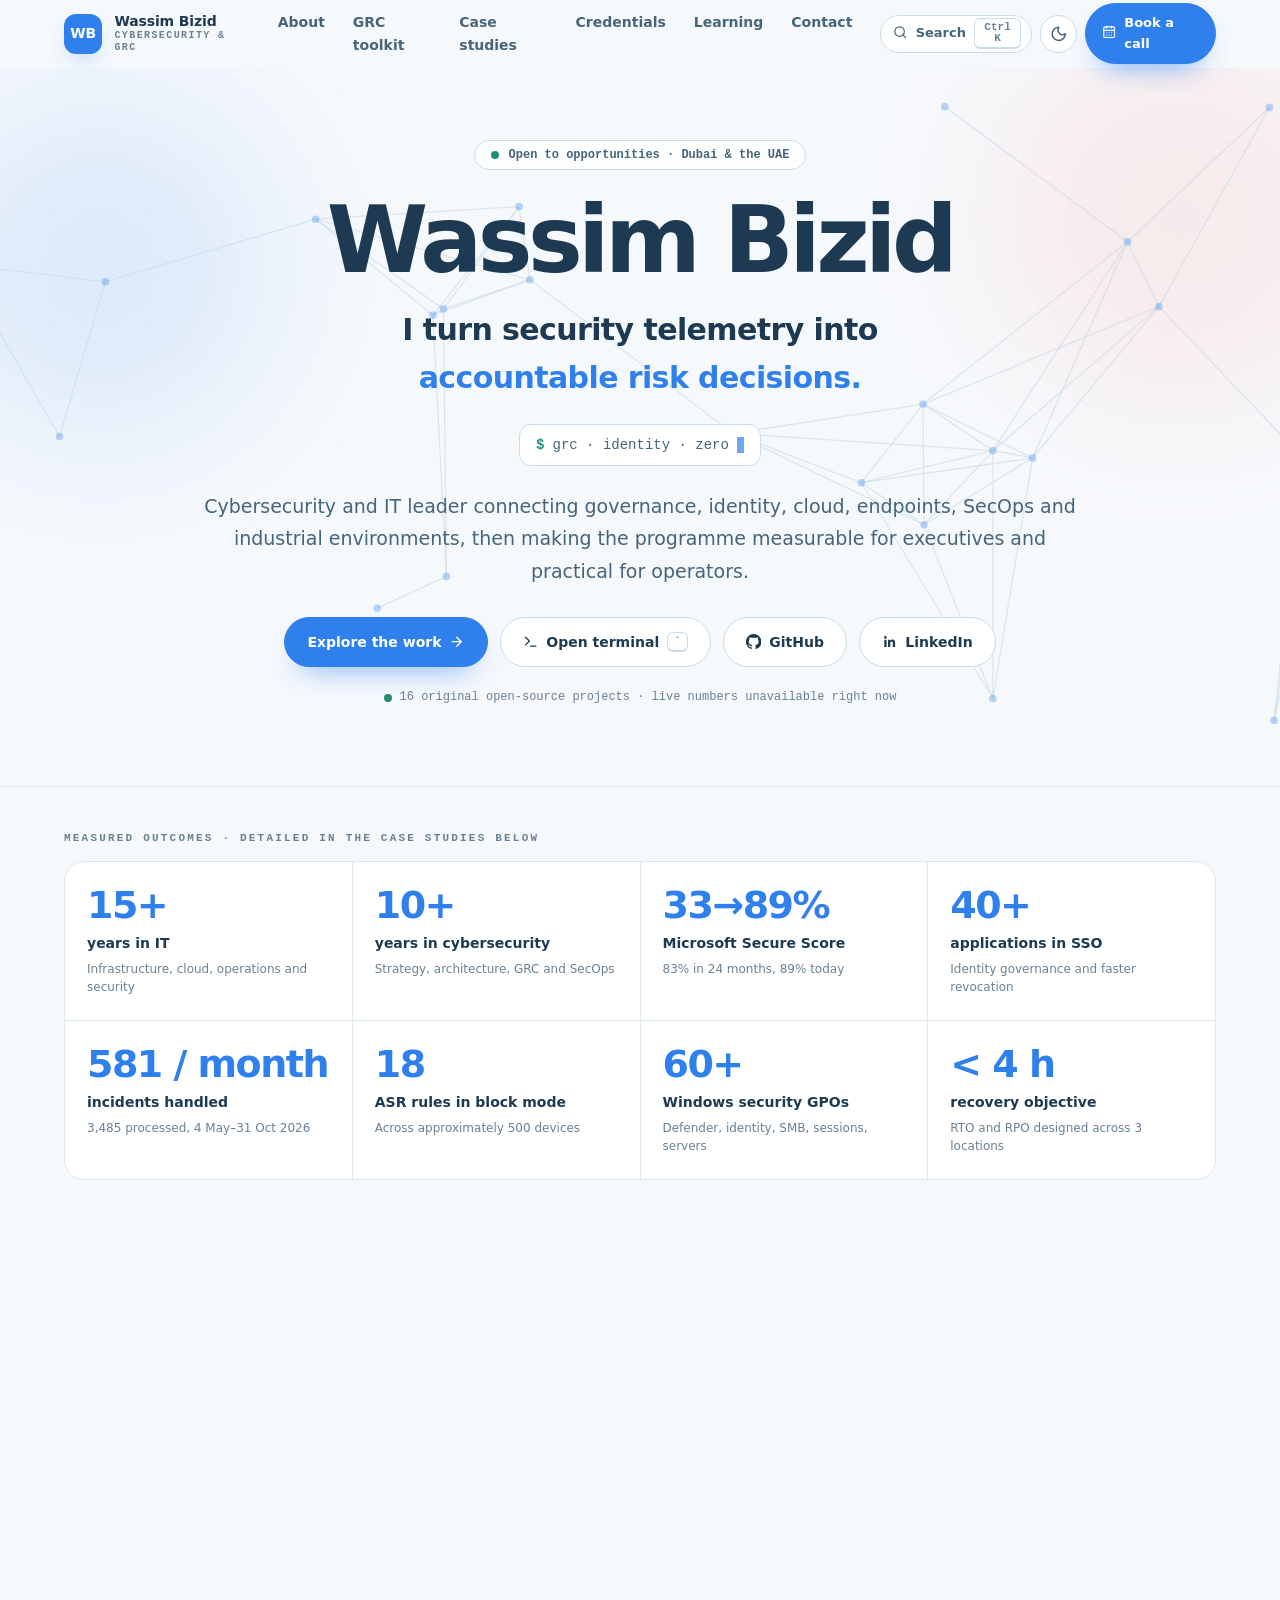
==== index.html @ 7e380fcd "GRC-first layout: GRC coverage map and toolkit before case studies, GRC filter by default, credentia" ====
<!doctype html>
<html lang="en" data-theme="light">
<head>
  <meta charset="utf-8">
  <meta name="viewport" content="width=device-width, initial-scale=1, viewport-fit=cover">
  <title>Wassim Bizid · Cybersecurity &amp; GRC Portfolio</title>
  <meta name="description" content="Wassim Bizid, cybersecurity and GRC leader. Security that is measurable, explainable and usable: 22 case studies, 16 open-source GRC and SOC projects, certifications and field notes.">
  <meta name="robots" content="noindex, nofollow">
  <meta name="referrer" content="no-referrer">
  <meta name="color-scheme" content="light dark">
  <meta name="theme-color" content="#f6f9fc" media="(prefers-color-scheme: light)">
  <meta name="theme-color" content="#0b1220" media="(prefers-color-scheme: dark)">
  <meta http-equiv="Content-Security-Policy" content="default-src 'self'; script-src 'self'; style-src 'self'; img-src 'self' data:; font-src 'self'; connect-src 'self' https://api.github.com; manifest-src 'self'; worker-src 'self'; base-uri 'none'; form-action 'none'; object-src 'none'">
  <meta property="og:type" content="profile">
  <meta property="og:title" content="Wassim Bizid · Cybersecurity & GRC Portfolio">
  <meta property="og:description" content="Security that is measurable, explainable and usable. Case studies, open-source GRC and SOC projects, and certifications.">
  <meta property="og:image" content="https://bizidwassim-design.github.io/wassim-bizid-portfolio/assets/brand/og.png">
  <meta name="twitter:card" content="summary_large_image">
  <link rel="icon" href="assets/brand/icon.svg" type="image/svg+xml">
  <link rel="apple-touch-icon" href="assets/brand/icon-192.png">
  <link rel="manifest" href="manifest.webmanifest">
  <link rel="stylesheet" href="css/style.css">
</head>
<body>
  <a class="skip" href="#main">Skip to content</a>

  <header class="site-header" id="top-header">
    <div class="wrap bar">
      <a class="brand" href="#top" aria-label="Wassim Bizid, back to the top">
        <span class="mark" aria-hidden="true">WB</span>
        <span class="brand-text"><strong>Wassim Bizid</strong><small>Cybersecurity &amp; GRC</small></span>
      </a>
      <nav class="nav" id="nav" aria-label="Sections">
        <a href="#about">About</a>
        <a href="#toolkit">GRC toolkit</a>
        <a href="#work">Case studies</a>
        <a href="#credentials">Credentials</a>
        <a href="#events">Learning</a>
        <a href="#contact">Contact</a>
      </nav>
      <div class="tools">
        <button class="chip" id="open-palette" type="button" aria-label="Open search and command palette">
          <span data-icon="Search"></span><span class="chip-label">Search</span><kbd>Ctrl K</kbd>
        </button>
        <button class="icon-btn" id="theme-toggle" type="button" aria-label="Switch to dark theme"><span data-icon="Moon"></span></button>
        <a class="btn btn-primary btn-sm hide-sm" id="book-top" href="https://calendly.com/letstalk-today/30min" target="_blank" rel="noopener noreferrer"><span data-icon="CalendarDays"></span>Book a call</a>
        <button class="icon-btn menu-btn" id="menu-toggle" type="button" aria-label="Open menu" aria-expanded="false" aria-controls="nav"><span data-icon="Menu"></span></button>
      </div>
    </div>
  </header>

  <main id="main">
    <section class="hero" id="top">
      <svg class="net" id="net" aria-hidden="true" focusable="false"></svg>
      <div class="wrap hero-inner">
        <p class="status"><span class="dot" aria-hidden="true"></span>Open to opportunities · Dubai &amp; the UAE</p>
        <h1>Wassim Bizid</h1>
        <p class="tagline">I turn security telemetry into <span class="hl">accountable risk decisions.</span></p>
        <p class="term-line" aria-hidden="true"><span class="prompt">$</span> <span id="typed"></span><span class="caret"></span></p>
        <p class="lede">Cybersecurity and IT leader connecting governance, identity, cloud, endpoints, SecOps and industrial environments, then making the programme measurable for executives and practical for operators.</p>
        <div class="cta">
          <a class="btn btn-primary" href="#work">Explore the work<span data-icon="ArrowRight"></span></a>
          <button class="btn btn-ghost" id="open-terminal" type="button"><span data-icon="Terminal"></span>Open terminal <kbd>`</kbd></button>
          <a class="btn btn-ghost" href="https://github.com/bizidwassim-design" target="_blank" rel="noopener noreferrer"><span data-icon="GitHub"></span>GitHub</a>
          <a class="btn btn-ghost" href="https://www.linkedin.com/in/wassim-bizid/" target="_blank" rel="noopener noreferrer"><span data-icon="LinkedIn"></span>LinkedIn</a>
        </div>
        <p class="live" id="live"><span class="dot dot-quiet" aria-hidden="true"></span><span id="live-text">Reading public numbers from GitHub…</span></p>
      </div>
    </section>

    <section class="stats" id="numbers" aria-label="Measured outcomes">
      <div class="wrap">
        <p class="eyebrow">Measured outcomes · detailed in the case studies below</p>
        <div class="stat-grid" id="stat-grid"></div>
      </div>
    </section>

    <section class="block" id="about" aria-labelledby="about-title"></section>
    <section class="block alt" id="strengths" aria-labelledby="strengths-title"></section>
    <section class="block" id="value" aria-labelledby="value-title"></section>
    <section class="block alt" id="toolkit" aria-labelledby="toolkit-title"></section>
    <section class="block" id="work" aria-labelledby="work-title"></section>
    <section class="block alt" id="dashboards" aria-labelledby="dashboards-title"></section>
    <section class="block" id="credentials" aria-labelledby="credentials-title"></section>
    <section class="block alt" id="events" aria-labelledby="events-title"></section>
    <section class="block" id="moments" aria-labelledby="moments-title"></section>
    <section class="block alt" id="values" aria-labelledby="values-title"></section>

    <section class="block closing" id="contact" aria-labelledby="contact-title"></section>

    <noscript>
      <div class="wrap block"><p>This portfolio renders its content with JavaScript. Without it, find the same work on
        <a href="https://github.com/bizidwassim-design">GitHub</a> and
        <a href="https://www.linkedin.com/in/wassim-bizid/">LinkedIn</a>.</p></div>
    </noscript>
  </main>

  <footer class="site-footer">
    <div class="wrap foot">
      <div>
        <p class="foot-title">Wassim Bizid · Cybersecurity &amp; GRC Portfolio</p>
        <p class="foot-note">Selected work has been anonymised; dashboard values are illustrative. Unlisted: not indexed by search engines.</p>
      </div>
      <div class="foot-links">
        <a href="https://www.linkedin.com/in/wassim-bizid/" target="_blank" rel="noopener noreferrer">LinkedIn</a>
        <a href="https://github.com/bizidwassim-design" target="_blank" rel="noopener noreferrer">GitHub</a>
        <a href="https://www.credly.com/users/wassim-bizid.13208c9b/badges" target="_blank" rel="noopener noreferrer">Credly</a>
        <a href="#top">Back to top</a>
      </div>
    </div>
  </footer>

  <!-- overlays: project drawer, certificate lightbox, command palette, terminal -->
  <div class="overlay" id="drawer" role="dialog" aria-modal="true" aria-labelledby="drawer-title" hidden></div>
  <div class="overlay" id="lightbox" role="dialog" aria-modal="true" aria-label="Certificate preview" hidden></div>
  <div class="overlay" id="palette" role="dialog" aria-modal="true" aria-label="Command palette" hidden></div>
  <section class="terminal" id="terminal" role="dialog" aria-label="Terminal" hidden></section>
  <div class="toast" id="toast" role="status" aria-live="polite" hidden></div>

  <script src="data/data.js"></script>
  <script src="js/core.js"></script>
  <script src="js/overlays.js"></script>
</body>
</html>
---- css/style.css ----
/* Wassim Bizid portfolio. Zero dependencies, no external fonts, no inline styles (strict CSP). */
:root{
  --bg:#f6f9fc; --bg-alt:#eef4fa; --card:#ffffff; --ink:#1d3a52; --ink-2:#46647a; --muted:#6a8195;
  --line:#dce9ef; --line-2:#c9dce8; --accent:#2f80ed; --accent-ink:#ffffff; --accent-soft:#eaf4ff;
  --mint:#42c7a5; --coral:#ff7a6b; --lilac:#8b7cf6; --sun:#f5c451; --good:#238d73;
  --shadow:0 24px 70px -48px rgba(47,128,237,.5); --shadow-sm:0 10px 30px -22px rgba(29,58,82,.35);
  --radius:20px; --radius-sm:12px; --mono:ui-monospace,SFMono-Regular,Menlo,Consolas,"Liberation Mono",monospace;
  --sans:Inter,"Segoe UI",system-ui,-apple-system,Roboto,"Helvetica Neue",Arial,sans-serif;
  --header-h:68px; color-scheme:light;
}
:root[data-theme="dark"]{
  --bg:#0b1220; --bg-alt:#0e1728; --card:#111a2b; --ink:#e8f0f8; --ink-2:#b4c4d4; --muted:#8aa0b5;
  --line:#1f2d44; --line-2:#2a3b57; --accent:#5aa2ff; --accent-ink:#06101e; --accent-soft:#12233d;
  --good:#5ad1b0; --shadow:0 24px 70px -48px rgba(0,0,0,.9); --shadow-sm:0 10px 30px -22px rgba(0,0,0,.8);
  color-scheme:dark;
}
*{box-sizing:border-box}
html{scroll-behavior:smooth;scroll-padding-top:calc(var(--header-h) + 12px);-webkit-text-size-adjust:100%}
body{margin:0;background:var(--bg);color:var(--ink);font:16px/1.6 var(--sans);-webkit-font-smoothing:antialiased;overflow-x:hidden}
h1,h2,h3,h4{margin:0;line-height:1.1;letter-spacing:-.03em;font-weight:800}
p{margin:0}
a{color:var(--accent);text-decoration:none}
a:hover{text-decoration:underline}
button{font:inherit;color:inherit;cursor:pointer}
img{max-width:100%;display:block}
kbd{font:600 11px/1 var(--mono);padding:3px 6px;border:1px solid var(--line-2);border-bottom-width:2px;border-radius:6px;background:var(--card);color:var(--muted)}
:focus-visible{outline:2px solid var(--accent);outline-offset:2px;border-radius:6px}
[hidden]{display:none!important}
.skip{position:absolute;left:-999px;top:8px;background:var(--accent);color:var(--accent-ink);padding:8px 14px;border-radius:10px;z-index:200}
.skip:focus{left:8px}
.wrap{width:100%;max-width:1200px;margin:0 auto;padding:0 24px}
.svg-icon{width:1.1em;height:1.1em;flex:none;stroke:currentColor;fill:none;stroke-width:2;stroke-linecap:round;stroke-linejoin:round;vertical-align:-.15em}
[data-icon]{display:inline-flex}

/* header */
.site-header{position:sticky;top:0;z-index:60;height:var(--header-h);background:color-mix(in srgb,var(--bg) 88%,transparent);backdrop-filter:blur(14px);-webkit-backdrop-filter:blur(14px);border-bottom:1px solid transparent;transition:border-color .2s,box-shadow .2s}
.site-header.scrolled{border-color:var(--line);box-shadow:var(--shadow-sm)}
.bar{display:flex;align-items:center;justify-content:space-between;gap:16px;height:100%}
.brand{display:flex;align-items:center;gap:12px;color:var(--ink)}
.brand:hover{text-decoration:none}
.mark{display:grid;place-items:center;width:40px;height:40px;border-radius:12px;background:var(--accent);color:var(--accent-ink);font-weight:900;font-size:14px;letter-spacing:0;box-shadow:0 10px 24px -12px color-mix(in srgb,var(--accent) 90%,transparent)}
.brand-text{display:flex;flex-direction:column;line-height:1.15}
.brand-text strong{font-size:14px;letter-spacing:-.01em}
.brand-text small{font:700 10px/1.2 var(--mono);color:var(--muted);text-transform:uppercase;letter-spacing:.14em}
.nav{display:flex;gap:4px}
.nav a{color:var(--ink-2);font-size:14px;font-weight:600;padding:8px 12px;border-radius:999px}
.nav a:hover{background:var(--accent-soft);color:var(--accent);text-decoration:none}
.nav a.active{color:var(--accent);background:var(--accent-soft)}
.tools{display:flex;align-items:center;gap:8px}
.chip{display:inline-flex;align-items:center;gap:8px;height:38px;padding:0 10px 0 12px;border:1px solid var(--line-2);border-radius:999px;background:var(--card);color:var(--ink-2);font-size:13px;font-weight:600}
.chip:hover{border-color:var(--accent);color:var(--accent)}
.icon-btn{display:inline-grid;place-items:center;width:38px;height:38px;border:1px solid var(--line-2);border-radius:999px;background:var(--card);color:var(--ink-2)}
.icon-btn:hover{border-color:var(--accent);color:var(--accent)}
.menu-btn{display:none}

/* buttons */
.btn{display:inline-flex;align-items:center;gap:8px;padding:13px 22px;border-radius:999px;border:1px solid var(--line-2);background:var(--card);color:var(--ink);font-weight:800;font-size:14px;transition:transform .15s,border-color .15s,box-shadow .15s}
.btn:hover{transform:translateY(-2px);border-color:var(--accent);text-decoration:none}
.btn-primary{background:var(--accent);border-color:var(--accent);color:var(--accent-ink);box-shadow:0 14px 30px -16px color-mix(in srgb,var(--accent) 85%,transparent)}
.btn-primary:hover{filter:brightness(1.06)}
.btn-sm{padding:9px 16px;font-size:13px}
.btn-dark{background:var(--ink);border-color:var(--ink);color:var(--bg)}

/* hero */
.hero{position:relative;isolation:isolate;overflow:hidden;border-bottom:1px solid var(--line);padding:72px 0 80px;text-align:center}
.hero .net{position:absolute;inset:0;width:100%;height:100%;z-index:-1;opacity:.9}
.net .ln{stroke:var(--line-2);stroke-width:1;opacity:.7}
.net .nd{fill:var(--accent);opacity:.35}
.net .nd.pulse{animation:pulse 4.5s ease-in-out infinite}
@keyframes pulse{0%,100%{opacity:.25;r:2.5}50%{opacity:.8;r:4.5}}
.hero::before,.hero::after{content:"";position:absolute;z-index:-2;border-radius:50%;filter:blur(70px);opacity:.55}
.hero::before{width:360px;height:360px;left:-80px;top:20px;background:color-mix(in srgb,var(--accent) 22%,transparent)}
.hero::after{width:380px;height:380px;right:-90px;top:-40px;background:color-mix(in srgb,var(--coral) 20%,transparent)}
.hero-inner{display:flex;flex-direction:column;align-items:center}
.status{display:inline-flex;align-items:center;gap:10px;padding:8px 16px;border:1px solid var(--line-2);border-radius:999px;background:color-mix(in srgb,var(--card) 80%,transparent);font:600 12px/1 var(--mono);color:var(--ink-2);margin-bottom:26px}
.dot{width:8px;height:8px;border-radius:50%;background:var(--good);box-shadow:0 0 0 0 color-mix(in srgb,var(--good) 55%,transparent);animation:ping 2.4s infinite}
.dot-quiet{animation:none;box-shadow:none}
@keyframes ping{70%{box-shadow:0 0 0 9px transparent}100%{box-shadow:0 0 0 0 transparent}}
.hero h1{font-size:clamp(46px,9vw,92px);letter-spacing:-.05em;line-height:.98}
.tagline{margin-top:20px;font-size:clamp(20px,3vw,30px);font-weight:700;letter-spacing:-.02em;color:var(--ink);max-width:30em;text-wrap:balance}
.hl{color:var(--accent)}
.term-line{margin-top:22px;display:inline-flex;align-items:center;gap:8px;padding:10px 16px;border:1px solid var(--line-2);border-radius:12px;background:var(--card);font:500 14px/1 var(--mono);color:var(--ink-2);min-height:42px}
.prompt{color:var(--good);font-weight:700}
.caret{display:inline-block;width:7px;height:16px;background:var(--accent);opacity:.7;animation:blink 1s steps(1) infinite}
@keyframes blink{50%{opacity:0}}
.lede{margin-top:24px;max-width:46em;font-size:clamp(16px,2vw,19px);color:var(--ink-2);line-height:1.7}
.cta{margin-top:30px;display:flex;flex-wrap:wrap;gap:12px;justify-content:center}
.live{margin-top:22px;display:inline-flex;align-items:center;gap:8px;font:500 12px/1.4 var(--mono);color:var(--muted)}

/* stats */
.stats{padding:44px 0 8px}
.eyebrow{font:700 11px/1.4 var(--mono);text-transform:uppercase;letter-spacing:.2em;color:var(--accent)}
.stats .eyebrow{color:var(--muted);margin-bottom:14px}
.stat-grid{display:grid;grid-template-columns:repeat(4,1fr);gap:1px;background:var(--line);border:1px solid var(--line);border-radius:var(--radius);overflow:hidden}
.stat{background:var(--card);padding:24px 22px}
.stat b{display:block;font-size:clamp(26px,3.4vw,38px);font-weight:900;letter-spacing:-.04em;color:var(--accent);line-height:1.05}
.stat strong{display:block;margin-top:6px;font-size:14px;font-weight:800}
.stat span{display:block;margin-top:6px;font-size:12px;line-height:1.5;color:var(--muted)}

/* blocks */
.block{padding:84px 0}
.block.alt{background:var(--bg-alt);border-block:1px solid var(--line)}
.sec-head{max-width:46em}
.sec-head h2{margin-top:12px;font-size:clamp(30px,4.4vw,46px)}
.sec-head p{margin-top:16px;color:var(--ink-2);font-size:clamp(16px,1.8vw,18px);line-height:1.75}
.row-head{display:flex;flex-wrap:wrap;gap:24px;justify-content:space-between;align-items:flex-end}
.count-pill{display:inline-flex;align-items:center;gap:8px;padding:12px 18px;border-radius:14px;background:color-mix(in srgb,var(--mint) 16%,var(--card));color:var(--good);font-weight:800;font-size:14px}
.grid{display:grid;gap:16px}
.g2{grid-template-columns:repeat(2,1fr)}.g3{grid-template-columns:repeat(3,1fr)}.g4{grid-template-columns:repeat(4,1fr)}
.card{background:var(--card);border:1px solid var(--line);border-radius:var(--radius);padding:24px;box-shadow:var(--shadow-sm)}
.tint{background:color-mix(in srgb,var(--c,var(--accent)) 11%,var(--card));border-color:color-mix(in srgb,var(--c,var(--accent)) 22%,var(--line))}
.ico{display:grid;place-items:center;width:44px;height:44px;border-radius:14px;background:color-mix(in srgb,var(--c,var(--accent)) 16%,var(--card));color:var(--c,var(--accent));font-size:20px}
.card h3{font-size:19px;margin-top:16px}
.card p.d{margin-top:10px;font-size:14px;line-height:1.7;color:var(--ink-2)}
.mt{margin-top:40px}

/* about */
.about-card{margin-top:36px;padding:clamp(22px,4vw,40px)}
.about-split{display:grid;grid-template-columns:.75fr 1.25fr;gap:40px}
.about-lead{font-size:20px;font-weight:700;line-height:1.55;letter-spacing:-.01em}
.about-copy{display:grid;gap:16px;color:var(--ink-2);line-height:1.8}
.sub{margin-top:36px;padding-top:30px;border-top:1px solid var(--line)}
.sub .eyebrow{margin-bottom:10px}
.sub p.d{max-width:52em;color:var(--ink-2);font-size:14px;line-height:1.75}
.sector{padding:16px;border-radius:16px}
.logo-box{position:relative;height:64px;border-radius:12px;border:1px solid var(--line);margin-bottom:14px;overflow:hidden}
.logo-box img{position:absolute;inset:10px;width:calc(100% - 20px);height:calc(100% - 20px);object-fit:contain}
.sector small{display:block;font:700 10px/1.3 var(--mono);text-transform:uppercase;letter-spacing:.12em;color:var(--muted)}
.sector strong{display:block;margin-top:4px;font-size:14px;font-weight:800}
.mini{padding:16px;border-radius:16px;border:1px solid var(--line);background:var(--card)}
.mini strong{display:block;font-size:14px;font-weight:800}
.mini span{display:block;margin-top:4px;font-size:12px;line-height:1.55;color:var(--muted)}

/* explorer */
.tools-row{display:flex;flex-wrap:wrap;gap:12px;align-items:center;margin-top:34px}
.search{position:relative;flex:1 1 280px;max-width:420px}
.search input{width:100%;height:46px;padding:0 44px 0 42px;border:1px solid var(--line-2);border-radius:14px;background:var(--card);color:var(--ink);font:inherit;font-size:15px}
.search input:focus{outline:2px solid var(--accent);outline-offset:1px;border-color:var(--accent)}
.search .ic{position:absolute;left:14px;top:50%;transform:translateY(-50%);color:var(--muted)}
.search kbd{position:absolute;right:12px;top:50%;transform:translateY(-50%)}
.select{height:46px;padding:0 14px;border:1px solid var(--line-2);border-radius:14px;background:var(--card);color:var(--ink);font:inherit;font-size:14px;font-weight:600}
.seg{display:inline-flex;border:1px solid var(--line-2);border-radius:14px;overflow:hidden;background:var(--card)}
.seg button{border:0;background:transparent;width:46px;height:44px;display:grid;place-items:center;color:var(--muted)}
.seg button[aria-pressed="true"]{background:var(--accent-soft);color:var(--accent)}
.filters{display:flex;flex-wrap:wrap;gap:8px;margin-top:16px}
.tag{border:1px solid var(--line-2);background:var(--card);color:var(--ink-2);padding:7px 13px;border-radius:999px;font-size:12px;font-weight:700}
.tag:hover{border-color:var(--accent);color:var(--accent)}
.tag[aria-pressed="true"]{background:var(--accent);border-color:var(--accent);color:var(--accent-ink)}
.result-meta{margin-top:18px;font:500 12px/1.4 var(--mono);color:var(--muted)}
.cases{margin-top:18px}
.cases.list{display:block;border:1px solid var(--line);border-radius:var(--radius);overflow:hidden;background:var(--card)}
.case{display:flex;flex-direction:column;gap:12px;text-align:left;width:100%;color:inherit;text-decoration:none;padding:22px;border:1px solid var(--line);border-radius:var(--radius);background:var(--card);box-shadow:var(--shadow-sm);transition:transform .15s,border-color .15s}
.case:hover{transform:translateY(-3px);border-color:var(--c,var(--accent));text-decoration:none}
.case .top{display:flex;align-items:center;gap:12px}
.case .num{font:700 11px/1 var(--mono);color:var(--muted);letter-spacing:.08em}
.case h3{font-size:17px;line-height:1.25;letter-spacing:-.02em}
.case .cat{font:700 10.5px/1.5 var(--mono);text-transform:uppercase;letter-spacing:.1em;color:var(--c,var(--accent))}
.case .sum{font-size:13.5px;line-height:1.65;color:var(--ink-2)}
.case .tools-mini{display:flex;flex-wrap:wrap;gap:6px;margin-top:auto}
.pill{display:inline-block;padding:4px 10px;border:1px solid var(--line-2);border-radius:999px;background:var(--card);font-size:11.5px;font-weight:700;color:var(--ink-2)}
.cases.list .case{flex-direction:row;align-items:center;border:0;border-bottom:1px solid var(--line);border-radius:0;box-shadow:none;padding:16px 22px}
.cases.list .case:last-child{border-bottom:0}
.cases.list .case:hover{transform:none;background:var(--accent-soft)}
.cases.list .case .sum,.cases.list .case .tools-mini{display:none}
.cases.list .case .body{flex:1}
.empty{padding:40px;text-align:center;color:var(--muted);border:1px dashed var(--line-2);border-radius:var(--radius)}

/* dashboards */
.dash{overflow:hidden;padding:0}
.dash-head{display:flex;justify-content:space-between;align-items:center;gap:12px;padding:16px 20px;border-bottom:1px solid var(--line)}
.dash-head small{display:block;font:700 10.5px/1.3 var(--mono);text-transform:uppercase;letter-spacing:.14em;color:var(--muted)}
.dash-head b{display:block;margin-top:2px;font-weight:800}
.badge{display:inline-block;padding:4px 10px;border-radius:999px;background:color-mix(in srgb,var(--mint) 16%,var(--card));color:var(--good);font:800 10.5px/1.2 var(--mono);letter-spacing:.08em}
.dash-body{padding:20px}
.kpis{display:grid;grid-template-columns:repeat(4,1fr);gap:10px}
.kpis.k3{grid-template-columns:repeat(3,1fr)}
.kpi{padding:12px;border-radius:14px;background:color-mix(in srgb,var(--c,var(--accent)) 12%,var(--card))}
.kpi small{display:block;font:700 10px/1.3 var(--mono);text-transform:uppercase;color:var(--muted)}
.kpi b{display:block;margin-top:6px;font-size:21px;font-weight:900;letter-spacing:-.03em}
.kpi i{display:block;font-style:normal;font-size:12px;font-weight:800;color:var(--good)}
.bars{display:flex;align-items:flex-end;gap:7px;height:110px;margin-top:16px;padding:14px;border:1px solid var(--line);border-radius:14px}
.cbar{flex:1;border-radius:6px 6px 0 0;background:color-mix(in srgb,var(--c,var(--accent)) 55%,var(--card));min-height:6px}
.meter{margin-top:14px}
.meter .m-row{display:flex;justify-content:space-between;font-size:11px;font-weight:800;color:var(--ink-2);margin-bottom:5px}
.meter .m-track{height:8px;border-radius:999px;background:var(--line)}
.meter .m-fill{height:100%;border-radius:999px;background:var(--c,var(--accent))}
.note{margin-top:18px;font-size:13px;color:var(--muted)}

/* open source */
.oss{display:flex;flex-direction:column;gap:12px;padding:24px;border-radius:var(--radius);border:1px solid color-mix(in srgb,var(--accent) 22%,var(--line));background:linear-gradient(135deg,color-mix(in srgb,var(--accent) 9%,var(--card)),var(--card) 60%,color-mix(in srgb,var(--mint) 9%,var(--card)))}
.oss .own{align-self:flex-start;padding:4px 10px;border-radius:999px;background:var(--accent);color:var(--accent-ink);font:800 10px/1.3 var(--mono);text-transform:uppercase;letter-spacing:.08em}
.oss h3{font-size:19px}
.oss p.d{font-size:13.5px;line-height:1.7;color:var(--ink-2)}
.oss .meta{display:flex;flex-wrap:wrap;gap:12px;font:500 12px/1.4 var(--mono);color:var(--muted);min-height:18px}
.oss .foot-row{margin-top:auto;display:flex;flex-direction:column;align-items:flex-start;gap:14px}
.oss .tags{display:flex;flex-wrap:wrap;gap:6px}
.index-link{margin-top:26px;font-size:14px;color:var(--ink-2)}

/* events */
.event{padding:24px;border-radius:var(--radius);border:1px solid color-mix(in srgb,var(--c,var(--accent)) 22%,var(--line));background:color-mix(in srgb,var(--c,var(--accent)) 9%,var(--card))}
.event .when{display:flex;justify-content:space-between;align-items:center}
.event .date{padding:5px 12px;border-radius:999px;background:var(--card);color:var(--accent);font-size:12px;font-weight:800}
.event h3{margin-top:16px;font-size:19px}
.event .place{margin-top:4px;font-size:13px;font-weight:700;color:var(--ink-2)}
.event p.d{margin-top:12px;font-size:13.5px;line-height:1.7;color:var(--ink-2)}
.event .src{margin-top:14px;font-size:12px;font-weight:800;color:var(--muted)}

/* GRC coverage map */
.grc-map{margin-top:30px;display:grid;grid-template-columns:repeat(auto-fit,minmax(250px,1fr));gap:14px}
.grc-tile{padding:20px;border-radius:var(--radius);border:1px solid var(--line);background:var(--card);box-shadow:var(--shadow)}
.grc-tile h3{font-size:17px}
.grc-tile p{margin-top:8px;font-size:14px;line-height:1.6;color:var(--ink-2)}
.grc-tile .lks{margin-top:12px;display:flex;flex-wrap:wrap;gap:6px}
.grc-tile .lk{display:inline-flex;padding:4px 10px;border-radius:99px;border:1px solid var(--line-2);font:700 11px/1.4 var(--mono);color:var(--accent);text-decoration:none}
.grc-tile .lk:hover,.grc-tile .lk:focus-visible{background:color-mix(in srgb,var(--accent) 12%,transparent)}
.grc-tile .lk.repo{color:var(--ink-2)}
/* moments gallery */
.moments{margin-top:34px;display:grid;gap:14px}
.mg-row{display:flex;gap:14px}
.mg-item{position:relative;margin:0;min-width:0;border-radius:var(--radius);overflow:hidden;border:1px solid var(--line);background:var(--card);box-shadow:var(--shadow)}
.mg-item img{display:block;width:100%;height:auto}
.mg-item:focus-visible{outline:3px solid var(--accent);outline-offset:2px}
.mg-cap{position:absolute;inset:auto 0 0 0;padding:56px 16px 14px;color:#fff;background:linear-gradient(to top,rgba(8,17,31,.86),rgba(8,17,31,0))}
.mg-cap .tg{font:700 10px/1.3 var(--mono);text-transform:uppercase;letter-spacing:.14em;color:#9fd0ff}
.mg-cap h3{margin-top:4px;font-size:16px;line-height:1.25;color:#fff}
.mg-cap .dsc{max-height:0;opacity:0;overflow:hidden;font-size:13px;line-height:1.5;transition:max-height .25s,opacity .25s,margin .25s}
.mg-item:hover .dsc,.mg-item:focus-within .dsc{max-height:8em;opacity:1;margin-top:6px}
@media (hover:none){.mg-cap .dsc{max-height:none;opacity:1;margin-top:6px}}

/* values */
.values-split{display:grid;grid-template-columns:.8fr 1.2fr;gap:48px;align-items:start}
.quote{margin:30px 0 0;padding:26px;border:1px solid var(--line-2);border-radius:var(--radius);background:var(--card);font-size:19px;font-weight:700;line-height:1.65;box-shadow:var(--shadow-sm)}
.vlist{display:grid;gap:14px}
.vitem{display:flex;gap:18px;padding:22px;border-radius:var(--radius);border:1px solid color-mix(in srgb,var(--c) 22%,var(--line));background:color-mix(in srgb,var(--c) 9%,var(--card))}
.vitem h3{font-size:19px}
.vitem p{margin-top:8px;font-size:14px;line-height:1.7;color:var(--ink-2)}

/* credentials */
.cred-split{display:grid;grid-template-columns:.7fr 1.3fr;gap:48px}
.frame-card{margin-top:28px;padding:22px;border-radius:var(--radius);background:var(--accent-soft)}
.frame-card b{display:block;margin-top:12px;font-weight:800}
.frame-card p{margin-top:8px;font-size:14px;line-height:1.7;color:var(--ink-2)}
.cred{display:flex;gap:14px;padding:20px;border-radius:20px;border:1px solid var(--line);background:var(--card);box-shadow:var(--shadow-sm)}
.cred.ok{border:2px solid var(--accent)}
.cred h3{font-size:16px;margin:0;letter-spacing:-.01em}
.cred .full{margin-top:4px;font-size:12px;font-weight:700;color:var(--ink-2)}
.cred .iss{margin-top:4px;font-size:12px;font-weight:800;color:var(--accent)}
.cred .foc{margin-top:8px;font-size:13px;line-height:1.55;color:var(--ink-2)}
.cred .ver{display:inline-flex;gap:4px;align-items:center;margin-top:8px;font-size:12px;font-weight:800}
.st{display:inline-block;margin-left:8px;padding:2px 9px;border-radius:999px;font:800 10px/1.5 var(--mono);text-transform:uppercase;letter-spacing:.06em;vertical-align:2px}
.st.ok{background:color-mix(in srgb,var(--mint) 18%,var(--card));color:var(--good)}
.st.pr{background:color-mix(in srgb,var(--sun) 24%,var(--card));color:#9a6b00}
.st.ex{background:var(--accent-soft);color:var(--accent)}
.st.ed{background:color-mix(in srgb,var(--lilac) 18%,var(--card));color:#6b5fb8}
:root[data-theme="dark"] .st.pr{color:#f5c451}:root[data-theme="dark"] .st.ed{color:#b9aeff}
.certs{margin-top:48px}
.certs h3{font-size:22px}
.cert-strip{display:flex;gap:16px;overflow-x:auto;padding:18px 4px 14px;scroll-snap-type:x proximity;-webkit-overflow-scrolling:touch}
.cert{flex:0 0 240px;scroll-snap-align:start;text-align:left;padding:12px;border:1px solid var(--line);border-radius:18px;background:var(--card);box-shadow:var(--shadow-sm)}
.cert:hover{border-color:var(--accent)}
.cert .thumb{height:150px;border-radius:12px;overflow:hidden;background:var(--bg-alt);display:grid;place-items:center}
.cert .thumb img{width:100%;height:100%;object-fit:cover;object-position:top}
.cert b{display:block;margin-top:10px;font-size:13px;font-weight:800;line-height:1.35}
.cert small{display:block;margin-top:4px;font-size:11.5px;color:var(--muted)}

/* closing */
.closing{border-top:1px solid var(--line)}
.cta-card{position:relative;overflow:hidden;text-align:center;padding:clamp(40px,7vw,80px) clamp(20px,5vw,60px);border-radius:36px;border:1px solid var(--line-2);background:linear-gradient(135deg,color-mix(in srgb,var(--accent) 12%,var(--card)),var(--card) 50%,color-mix(in srgb,var(--coral) 12%,var(--card)))}
.cta-card h2{margin:14px auto 0;max-width:18em;font-size:clamp(28px,4.4vw,44px)}
.cta-card p{margin:20px auto 0;max-width:36em;color:var(--ink-2);font-size:18px;line-height:1.7}
.cta-card .cta{margin-top:30px}

/* footer */
.site-footer{border-top:1px solid var(--line);background:var(--card);padding:34px 0}
.foot{display:flex;flex-wrap:wrap;gap:20px;justify-content:space-between;align-items:center}
.foot-title{font-weight:800}
.foot-note{margin-top:4px;font-size:12px;color:var(--muted)}
.foot-links{display:flex;gap:20px;font-size:13px;font-weight:700}
.foot-links a{color:var(--ink-2)}

/* overlays */
.overlay{position:fixed;inset:0;z-index:100;background:rgba(8,16,28,.55);backdrop-filter:blur(4px);-webkit-backdrop-filter:blur(4px);display:flex;justify-content:flex-end}
.overlay.center{justify-content:center;align-items:center}
.drawer-panel{width:min(760px,100%);height:100%;overflow-y:auto;background:var(--bg);border-left:1px solid var(--line-2);padding:28px clamp(18px,4vw,40px) 60px;animation:slide .22s ease-out}
@keyframes slide{from{transform:translateX(30px);opacity:0}}
.d-top{display:flex;justify-content:space-between;align-items:flex-start;gap:12px}
.d-top .num{font:700 11px/1 var(--mono);color:var(--muted);letter-spacing:.1em}
.drawer-panel h2{margin-top:8px;font-size:clamp(24px,3.4vw,34px);line-height:1.15}
.d-cat{margin-top:14px;font:700 11px/1.6 var(--mono);text-transform:uppercase;letter-spacing:.12em;color:var(--c,var(--accent))}
.d-sum{margin-top:14px;font-size:18px;line-height:1.7;color:var(--ink-2)}
.d-sec{margin-top:30px}
.d-sec h4{font:800 11px/1.4 var(--mono);text-transform:uppercase;letter-spacing:.16em;color:var(--muted);margin-bottom:10px}
.d-sec p{color:var(--ink-2);line-height:1.75}
.checks{list-style:none;margin:0;padding:0;display:grid;gap:10px}
.checks li{display:flex;gap:10px;font-size:14px;line-height:1.65;color:var(--ink-2)}
.checks .svg-icon{color:var(--mint);margin-top:4px}
.flow{list-style:none;margin:0;padding:0;display:grid;grid-template-columns:repeat(auto-fit,minmax(120px,1fr));gap:8px}
.flow li{padding:12px;border:1px solid var(--line);border-radius:14px;background:var(--card);font-size:12px;font-weight:800;line-height:1.4;color:var(--ink-2)}
.flow li i{display:grid;place-items:center;width:24px;height:24px;margin-bottom:8px;border-radius:50%;background:var(--accent-soft);color:var(--accent);font:700 10px/1 var(--mono);font-style:normal}
.attack{list-style:none;margin:0;padding:0;display:grid;gap:8px}
.attack li{display:flex;gap:12px;padding:12px;border:1px solid var(--line);border-radius:14px;background:var(--card);font-size:12.5px;line-height:1.55;color:var(--ink-2)}
.attack code{height:fit-content;padding:3px 8px;border-radius:8px;background:var(--accent-soft);color:var(--accent);font:700 11px/1.4 var(--mono);white-space:nowrap}
.attack strong{color:var(--ink)}
.evidence{padding:18px;border-radius:16px;background:color-mix(in srgb,var(--mint) 14%,var(--card))}
.evidence h4{color:var(--good)}
.evidence p{font-size:14px}
.pills{display:flex;flex-wrap:wrap;gap:8px}
.d-nav{margin-top:34px;display:flex;justify-content:space-between;gap:10px}

.lb{max-width:min(1100px,94vw);max-height:92vh;display:flex;flex-direction:column;gap:12px;animation:pop .18s ease-out}
.lb img{max-height:78vh;width:auto;margin:0 auto;border-radius:12px;background:#fff}
.lb .lb-cap{display:flex;justify-content:space-between;align-items:center;gap:14px;color:#fff}
.lb .lb-cap small{opacity:.75}
@keyframes pop{from{transform:scale(.97);opacity:0}}

.pal{width:min(640px,94vw);margin-top:12vh;align-self:flex-start;background:var(--card);border:1px solid var(--line-2);border-radius:18px;box-shadow:0 40px 100px -30px rgba(0,0,0,.6);overflow:hidden;animation:pop .16s ease-out}
.pal-in{display:flex;align-items:center;gap:10px;padding:0 16px;border-bottom:1px solid var(--line)}
.pal-in input{flex:1;height:56px;border:0;outline:0;background:transparent;color:var(--ink);font:inherit;font-size:16px}
.pal-list{list-style:none;margin:0;padding:8px;max-height:min(52vh,420px);overflow-y:auto}
.pal-list li{display:flex;align-items:center;gap:12px;padding:10px 12px;border-radius:12px;cursor:pointer;font-size:14px;color:var(--ink-2)}
.pal-list li[aria-selected="true"]{background:var(--accent-soft);color:var(--ink)}
.pal-list .grp{margin-left:auto;font:700 10px/1 var(--mono);text-transform:uppercase;letter-spacing:.1em;color:var(--muted)}
.pal-list .t{font-weight:700;color:var(--ink)}
.pal-foot{display:flex;gap:16px;padding:10px 16px;border-top:1px solid var(--line);font-size:12px;color:var(--muted)}

.terminal{position:fixed;left:0;right:0;bottom:0;z-index:110;height:min(46vh,420px);background:#0a1220;color:#d6e3f0;border-top:1px solid #1f2d44;box-shadow:0 -30px 80px -30px rgba(0,0,0,.7);display:flex;flex-direction:column;font:13.5px/1.6 var(--mono);animation:rise .2s ease-out}
@keyframes rise{from{transform:translateY(24px);opacity:0}}
.t-bar{display:flex;align-items:center;gap:8px;padding:10px 16px;border-bottom:1px solid #1a2840;color:#7d93aa;font-size:12px}
.t-bar i{width:10px;height:10px;border-radius:50%;background:#ff5f56;display:inline-block}
.t-bar i:nth-child(2){background:#ffbd2e}.t-bar i:nth-child(3){background:#27c93f}
.t-bar span{margin-left:8px;flex:1}
.t-bar button{border:0;background:transparent;color:#7d93aa;font:inherit}
.t-out{flex:1;overflow-y:auto;padding:12px 16px;white-space:pre-wrap;word-break:break-word}
.t-out .c{color:#6fd3b5}.t-out .m{color:#7d93aa}.t-out .b{color:#5aa2ff}.t-out a{color:#5aa2ff}
.t-in{display:flex;align-items:center;gap:8px;padding:10px 16px;border-top:1px solid #1a2840}
.t-in span{color:#6fd3b5;font-weight:700}
.t-in input{flex:1;border:0;outline:0;background:transparent;color:#fff;font:inherit}

.toast{position:fixed;left:50%;bottom:26px;transform:translateX(-50%);z-index:120;padding:12px 18px;border-radius:12px;background:var(--ink);color:var(--bg);font-size:14px;font-weight:700;box-shadow:var(--shadow)}

/* reveal */
.reveal{opacity:0;transform:translateY(16px);transition:opacity .5s ease,transform .5s ease}
.reveal.in{opacity:1;transform:none}
.no-js .reveal{opacity:1;transform:none}

@media (max-width:1000px){
  .nav{position:absolute;left:0;right:0;top:var(--header-h);flex-direction:column;gap:2px;padding:12px 24px 18px;background:var(--bg);border-bottom:1px solid var(--line);display:none}
  .nav.open{display:flex}
  .menu-btn{display:inline-grid}
  .stat-grid,.g4{grid-template-columns:repeat(2,1fr)}
  .g3{grid-template-columns:repeat(2,1fr)}
  .about-split,.values-split,.cred-split{grid-template-columns:1fr}
  .hide-sm{display:none}
}
@media (max-width:640px){
  .mg-row{flex-wrap:wrap}
  .mg-item{flex:1 1 100% !important}
  .mg-item.portrait{flex:1 1 calc(50% - 7px) !important}
  .g2,.g3,.g4,.kpis{grid-template-columns:1fr}
  .kpis.k3{grid-template-columns:repeat(3,1fr)}
  .stat-grid{grid-template-columns:1fr 1fr}
  .block{padding:60px 0}
  .chip-label,.chip kbd{display:none}
  .chip{padding:0 12px}
  .brand-text small{display:none}
  .hero{padding:48px 0 56px}
  .terminal{height:60vh}
  .cases.list .case{flex-wrap:wrap}
}
@media (prefers-reduced-motion:reduce){
  *,*::before,*::after{animation:none!important;transition:none!important;scroll-behavior:auto!important}
  .reveal{opacity:1;transform:none}
}
@media print{
  .site-header,.terminal,.overlay,.toast,.hero .net,.cta,.tools-row,.filters{display:none!important}
  .block,.block.alt{background:#fff;padding:24px 0}
  .reveal{opacity:1;transform:none}
  body{background:#fff;color:#000}
}
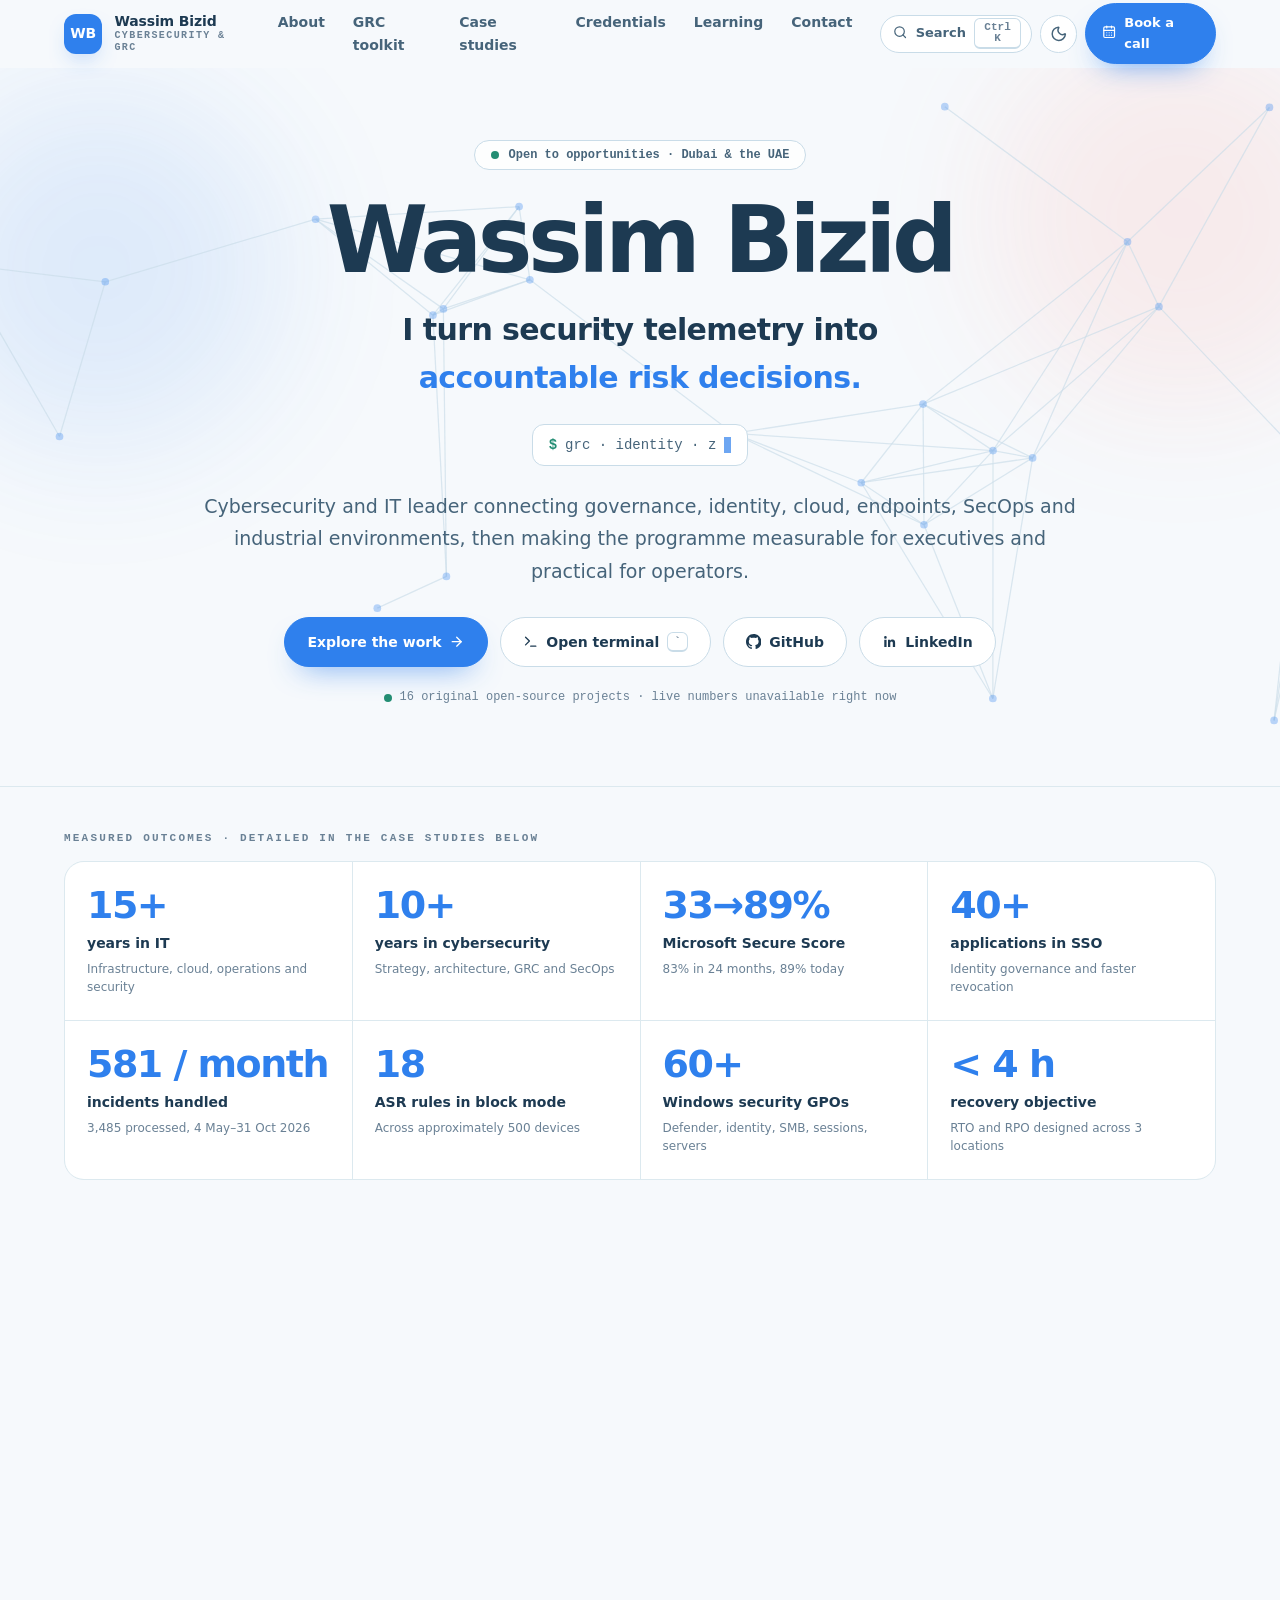
==== commit bf3f8f30: "Add case study 23: agentic operations orchestrator with human control" ====
--- a/index.html
+++ b/index.html
@@ -4,7 +4,7 @@
   <meta charset="utf-8">
   <meta name="viewport" content="width=device-width, initial-scale=1, viewport-fit=cover">
   <title>Wassim Bizid · Cybersecurity &amp; GRC Portfolio</title>
-  <meta name="description" content="Wassim Bizid, cybersecurity and GRC leader. Security that is measurable, explainable and usable: 22 case studies, 16 open-source GRC and SOC projects, certifications and field notes.">
+  <meta name="description" content="Wassim Bizid, cybersecurity and GRC leader. Security that is measurable, explainable and usable: 23 case studies, 16 open-source GRC and SOC projects, certifications and field notes.">
   <meta name="robots" content="noindex, nofollow">
   <meta name="referrer" content="no-referrer">
   <meta name="color-scheme" content="light dark">
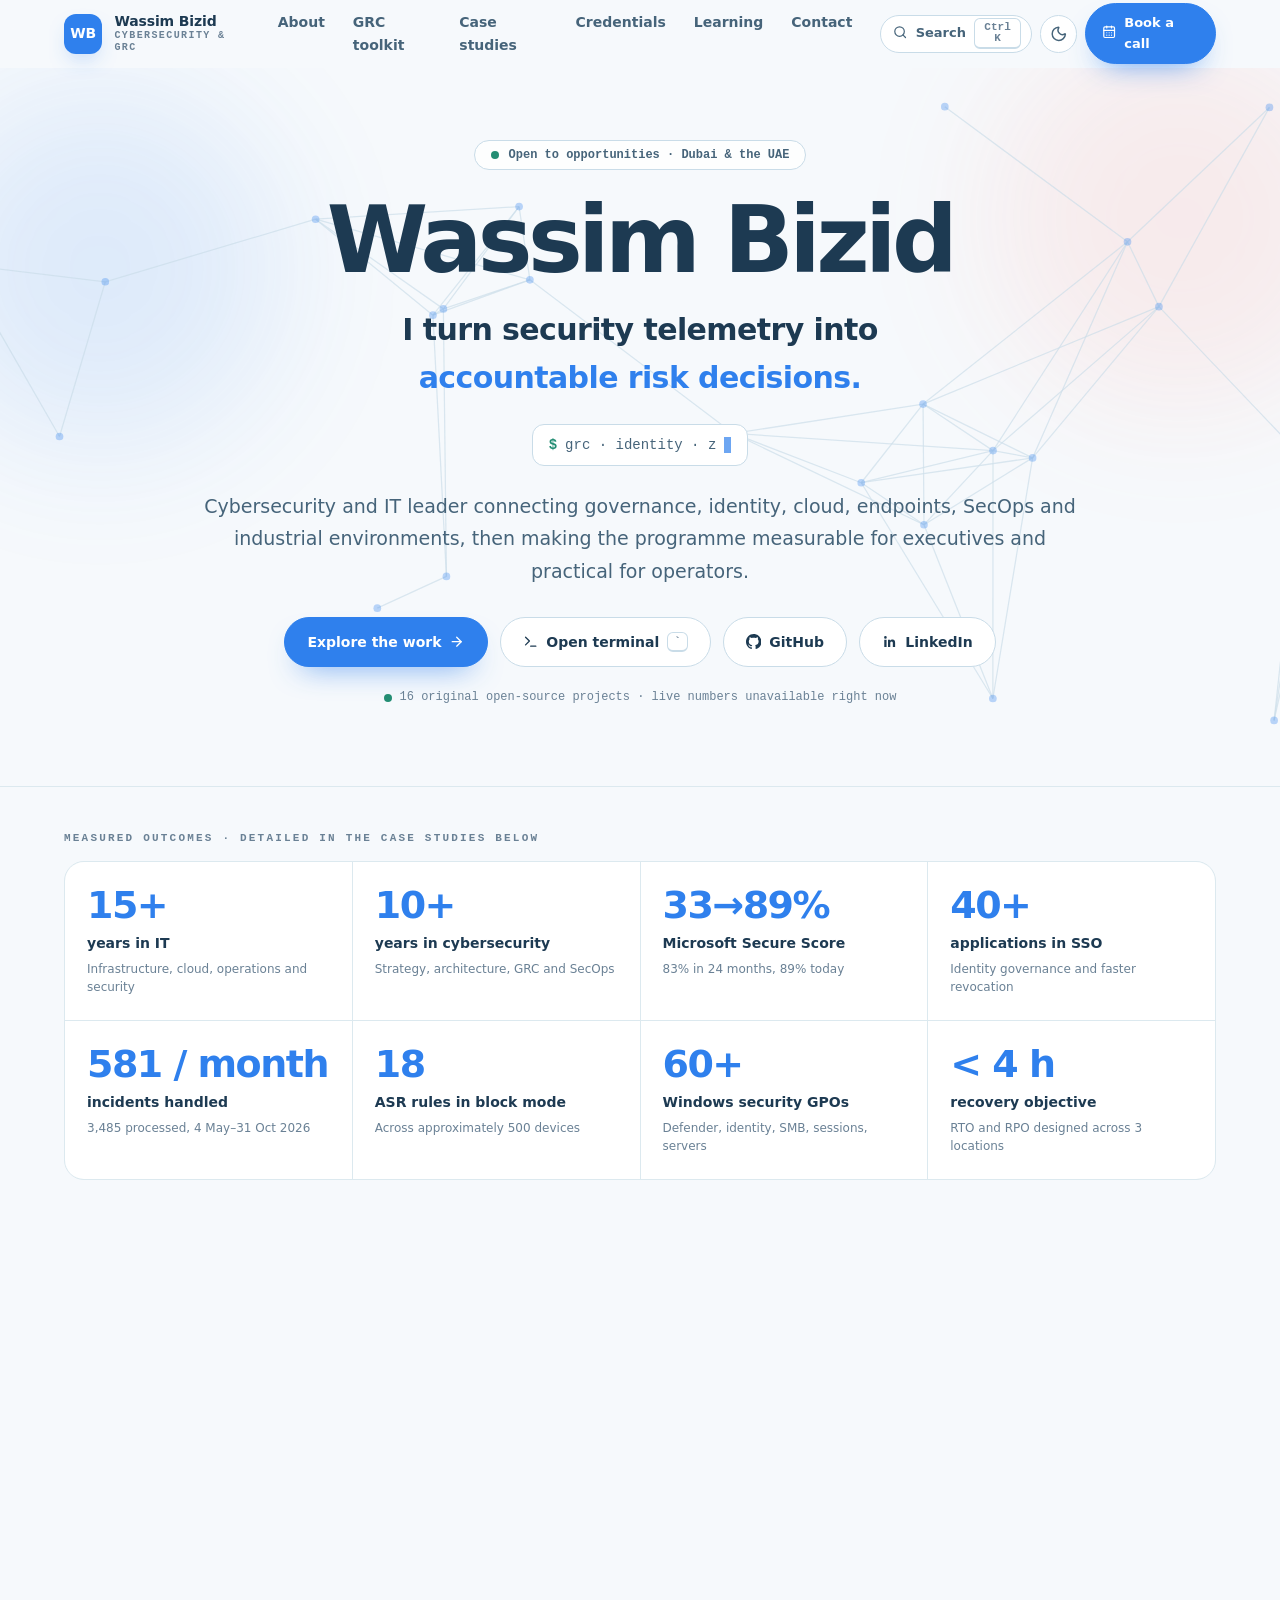
==== commit c5677962: "Remove every Credly reference (verify button, card links, palette, terminal, footer, README)" ====
--- a/index.html
+++ b/index.html
@@ -104,7 +104,6 @@
       <div class="foot-links">
         <a href="https://www.linkedin.com/in/wassim-bizid/" target="_blank" rel="noopener noreferrer">LinkedIn</a>
         <a href="https://github.com/bizidwassim-design" target="_blank" rel="noopener noreferrer">GitHub</a>
-        <a href="https://www.credly.com/users/wassim-bizid.13208c9b/badges" target="_blank" rel="noopener noreferrer">Credly</a>
         <a href="#top">Back to top</a>
       </div>
     </div>
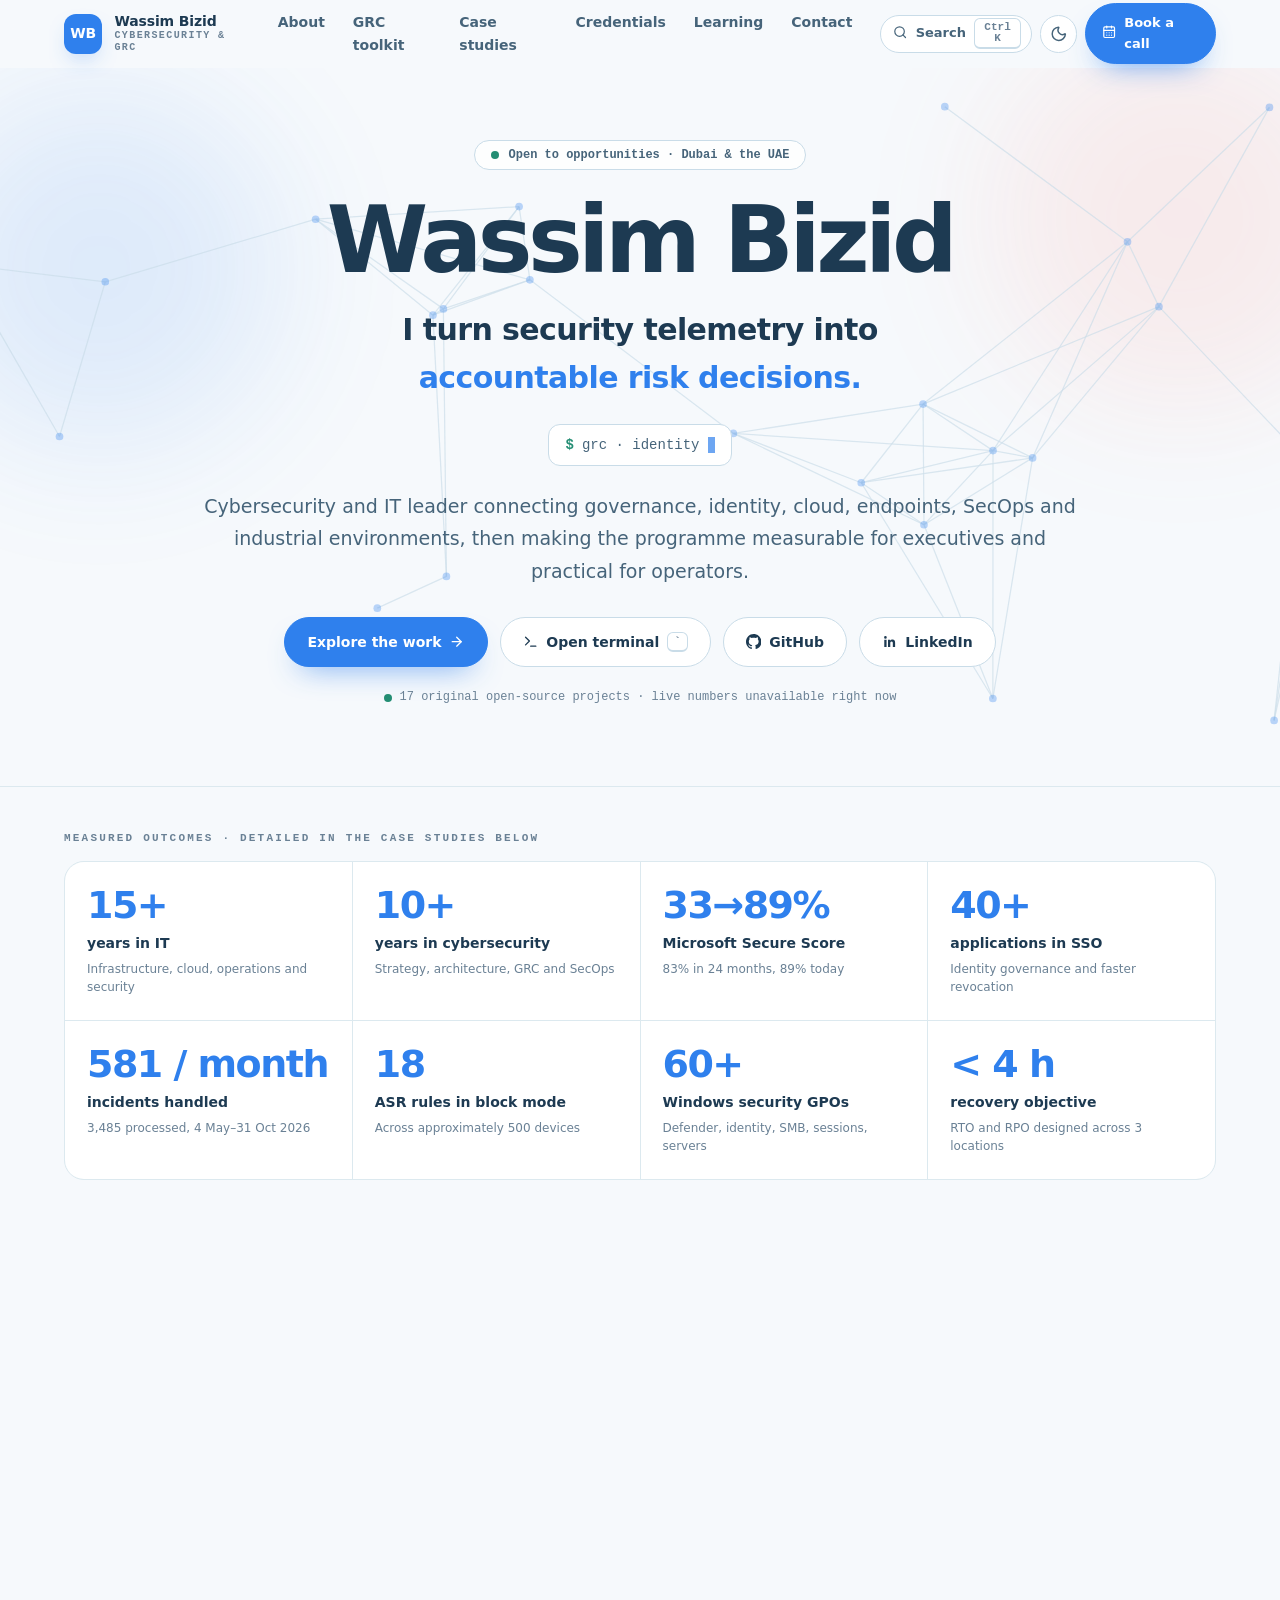
==== commit 0282bfc5: "Add the UAE IA compliance matrix to the open-source toolkit" ====
--- a/index.html
+++ b/index.html
@@ -4,7 +4,7 @@
   <meta charset="utf-8">
   <meta name="viewport" content="width=device-width, initial-scale=1, viewport-fit=cover">
   <title>Wassim Bizid · Cybersecurity &amp; GRC Portfolio</title>
-  <meta name="description" content="Wassim Bizid, cybersecurity and GRC leader. Security that is measurable, explainable and usable: 23 case studies, 16 open-source GRC and SOC projects, certifications and field notes.">
+  <meta name="description" content="Wassim Bizid, cybersecurity and GRC leader. Security that is measurable, explainable and usable: 23 case studies, 17 open-source GRC and SOC projects, certifications and field notes.">
   <meta name="robots" content="noindex, nofollow">
   <meta name="referrer" content="no-referrer">
   <meta name="color-scheme" content="light dark">
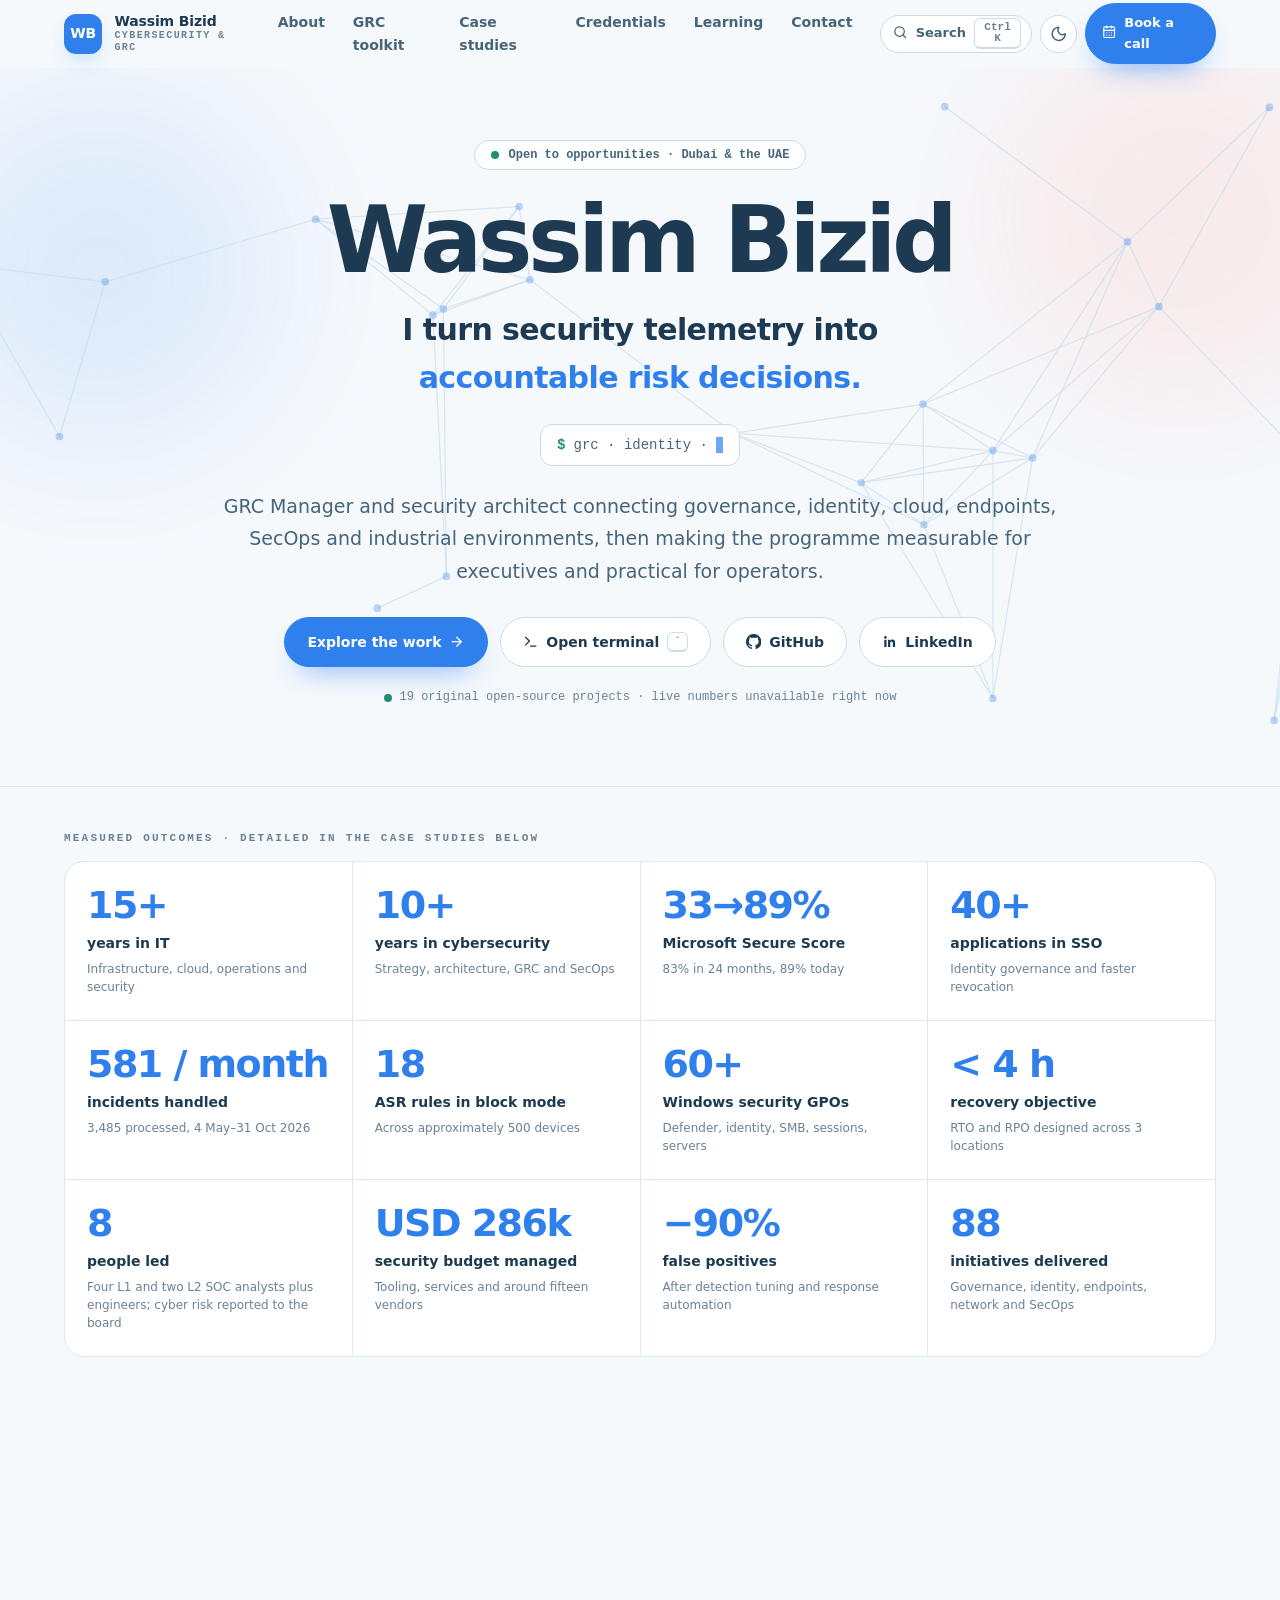
==== commit c50d2c3b: "Nineteen open-source projects, leadership metrics, GRC Manager positioning, licence and security pol" ====
--- a/index.html
+++ b/index.html
@@ -4,7 +4,7 @@
   <meta charset="utf-8">
   <meta name="viewport" content="width=device-width, initial-scale=1, viewport-fit=cover">
   <title>Wassim Bizid · Cybersecurity &amp; GRC Portfolio</title>
-  <meta name="description" content="Wassim Bizid, cybersecurity and GRC leader. Security that is measurable, explainable and usable: 23 case studies, 17 open-source GRC and SOC projects, certifications and field notes.">
+  <meta name="description" content="Wassim Bizid, cybersecurity and GRC leader. Security that is measurable, explainable and usable: 23 case studies, 19 open-source GRC and SOC projects, certifications and field notes.">
   <meta name="robots" content="noindex, nofollow">
   <meta name="referrer" content="no-referrer">
   <meta name="color-scheme" content="light dark">
@@ -57,7 +57,7 @@
         <h1>Wassim Bizid</h1>
         <p class="tagline">I turn security telemetry into <span class="hl">accountable risk decisions.</span></p>
         <p class="term-line" aria-hidden="true"><span class="prompt">$</span> <span id="typed"></span><span class="caret"></span></p>
-        <p class="lede">Cybersecurity and IT leader connecting governance, identity, cloud, endpoints, SecOps and industrial environments, then making the programme measurable for executives and practical for operators.</p>
+        <p class="lede">GRC Manager and security architect connecting governance, identity, cloud, endpoints, SecOps and industrial environments, then making the programme measurable for executives and practical for operators.</p>
         <div class="cta">
           <a class="btn btn-primary" href="#work">Explore the work<span data-icon="ArrowRight"></span></a>
           <button class="btn btn-ghost" id="open-terminal" type="button"><span data-icon="Terminal"></span>Open terminal <kbd>`</kbd></button>
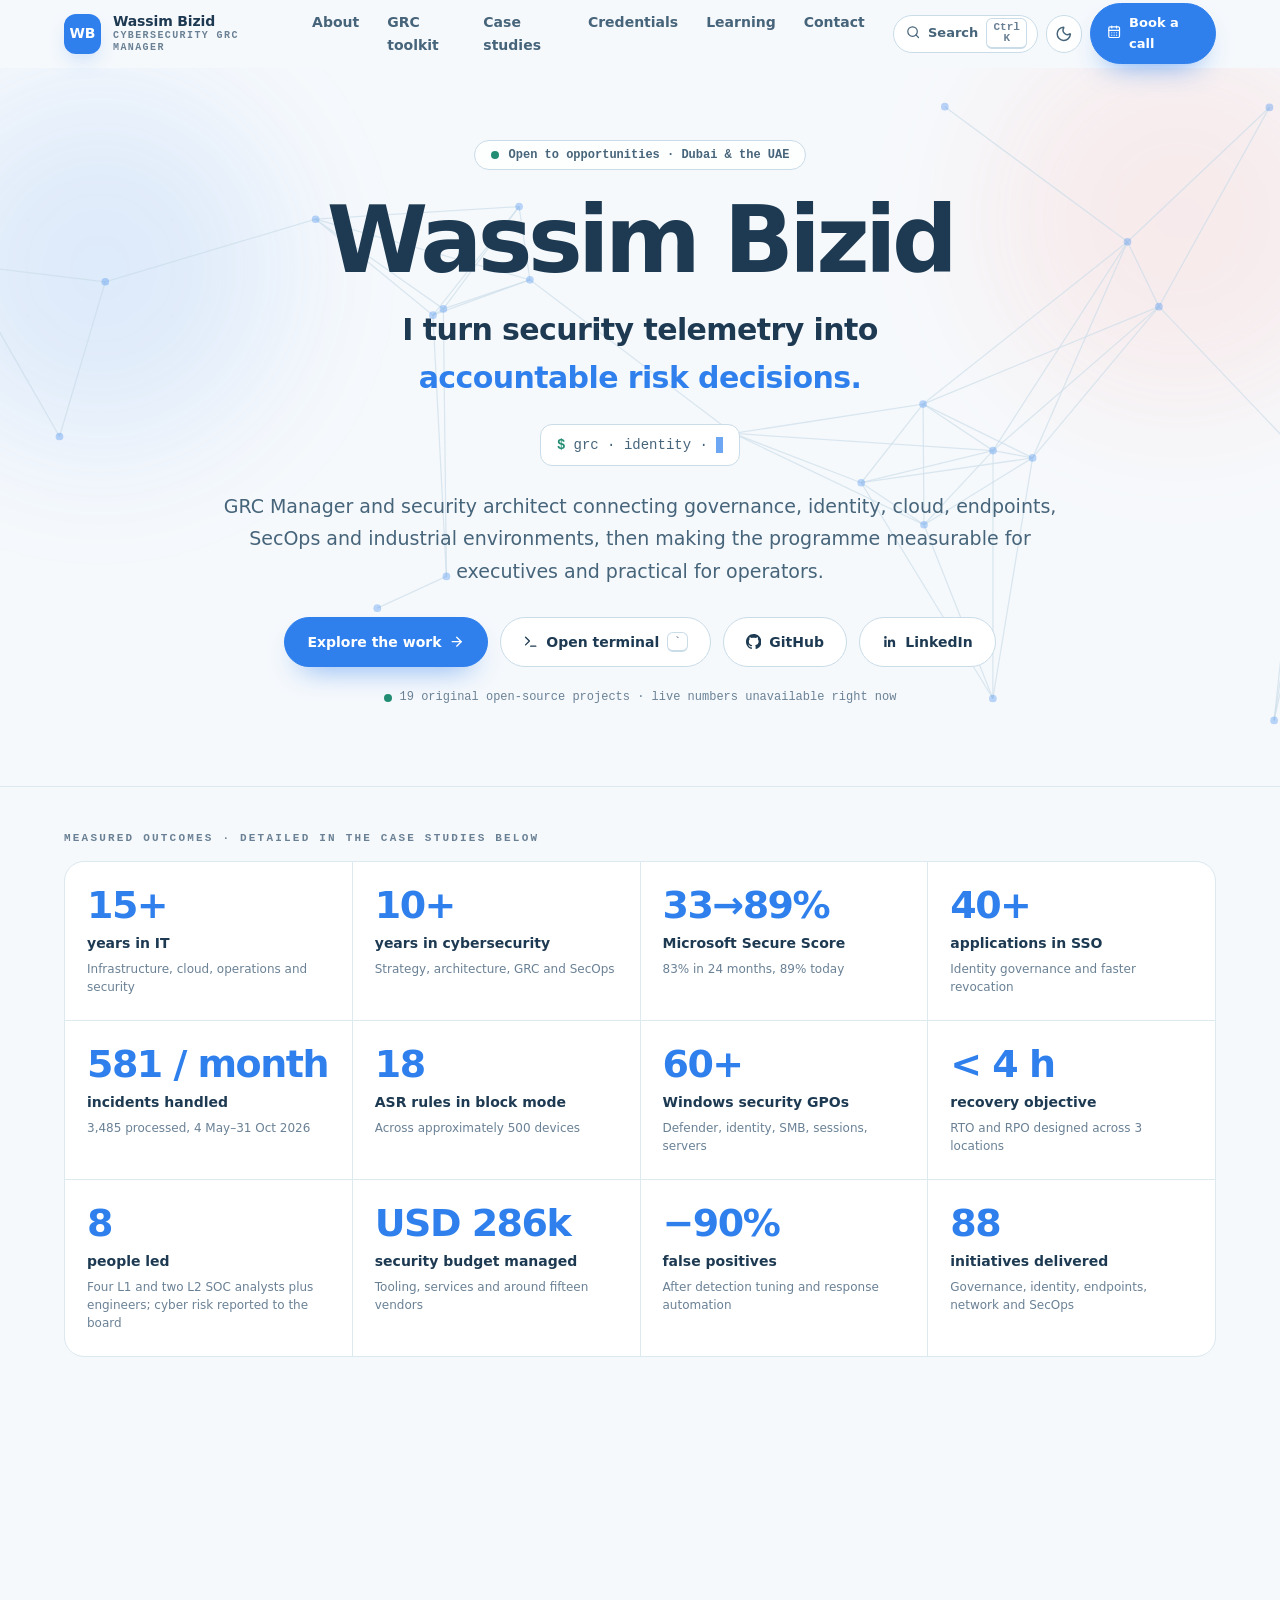
==== commit 2073da39: "Position the site as Cybersecurity GRC Manager (title, header, footer) Co-Authored-By: Claude Mythos" ====
--- a/index.html
+++ b/index.html
@@ -3,7 +3,7 @@
 <head>
   <meta charset="utf-8">
   <meta name="viewport" content="width=device-width, initial-scale=1, viewport-fit=cover">
-  <title>Wassim Bizid · Cybersecurity &amp; GRC Portfolio</title>
+  <title>Wassim Bizid · Cybersecurity GRC Manager Portfolio</title>
   <meta name="description" content="Wassim Bizid, cybersecurity and GRC leader. Security that is measurable, explainable and usable: 23 case studies, 19 open-source GRC and SOC projects, certifications and field notes.">
   <meta name="robots" content="noindex, nofollow">
   <meta name="referrer" content="no-referrer">
@@ -12,7 +12,7 @@
   <meta name="theme-color" content="#0b1220" media="(prefers-color-scheme: dark)">
   <meta http-equiv="Content-Security-Policy" content="default-src 'self'; script-src 'self'; style-src 'self'; img-src 'self' data:; font-src 'self'; connect-src 'self' https://api.github.com; manifest-src 'self'; worker-src 'self'; base-uri 'none'; form-action 'none'; object-src 'none'">
   <meta property="og:type" content="profile">
-  <meta property="og:title" content="Wassim Bizid · Cybersecurity & GRC Portfolio">
+  <meta property="og:title" content="Wassim Bizid · Cybersecurity GRC Manager Portfolio">
   <meta property="og:description" content="Security that is measurable, explainable and usable. Case studies, open-source GRC and SOC projects, and certifications.">
   <meta property="og:image" content="https://bizidwassim-design.github.io/wassim-bizid-portfolio/assets/brand/og.png">
   <meta name="twitter:card" content="summary_large_image">
@@ -28,7 +28,7 @@
     <div class="wrap bar">
       <a class="brand" href="#top" aria-label="Wassim Bizid, back to the top">
         <span class="mark" aria-hidden="true">WB</span>
-        <span class="brand-text"><strong>Wassim Bizid</strong><small>Cybersecurity &amp; GRC</small></span>
+        <span class="brand-text"><strong>Wassim Bizid</strong><small>Cybersecurity GRC Manager</small></span>
       </a>
       <nav class="nav" id="nav" aria-label="Sections">
         <a href="#about">About</a>
@@ -98,7 +98,7 @@
   <footer class="site-footer">
     <div class="wrap foot">
       <div>
-        <p class="foot-title">Wassim Bizid · Cybersecurity &amp; GRC Portfolio</p>
+        <p class="foot-title">Wassim Bizid · Cybersecurity GRC Manager Portfolio</p>
         <p class="foot-note">Selected work has been anonymised; dashboard values are illustrative. Unlisted: not indexed by search engines.</p>
       </div>
       <div class="foot-links">
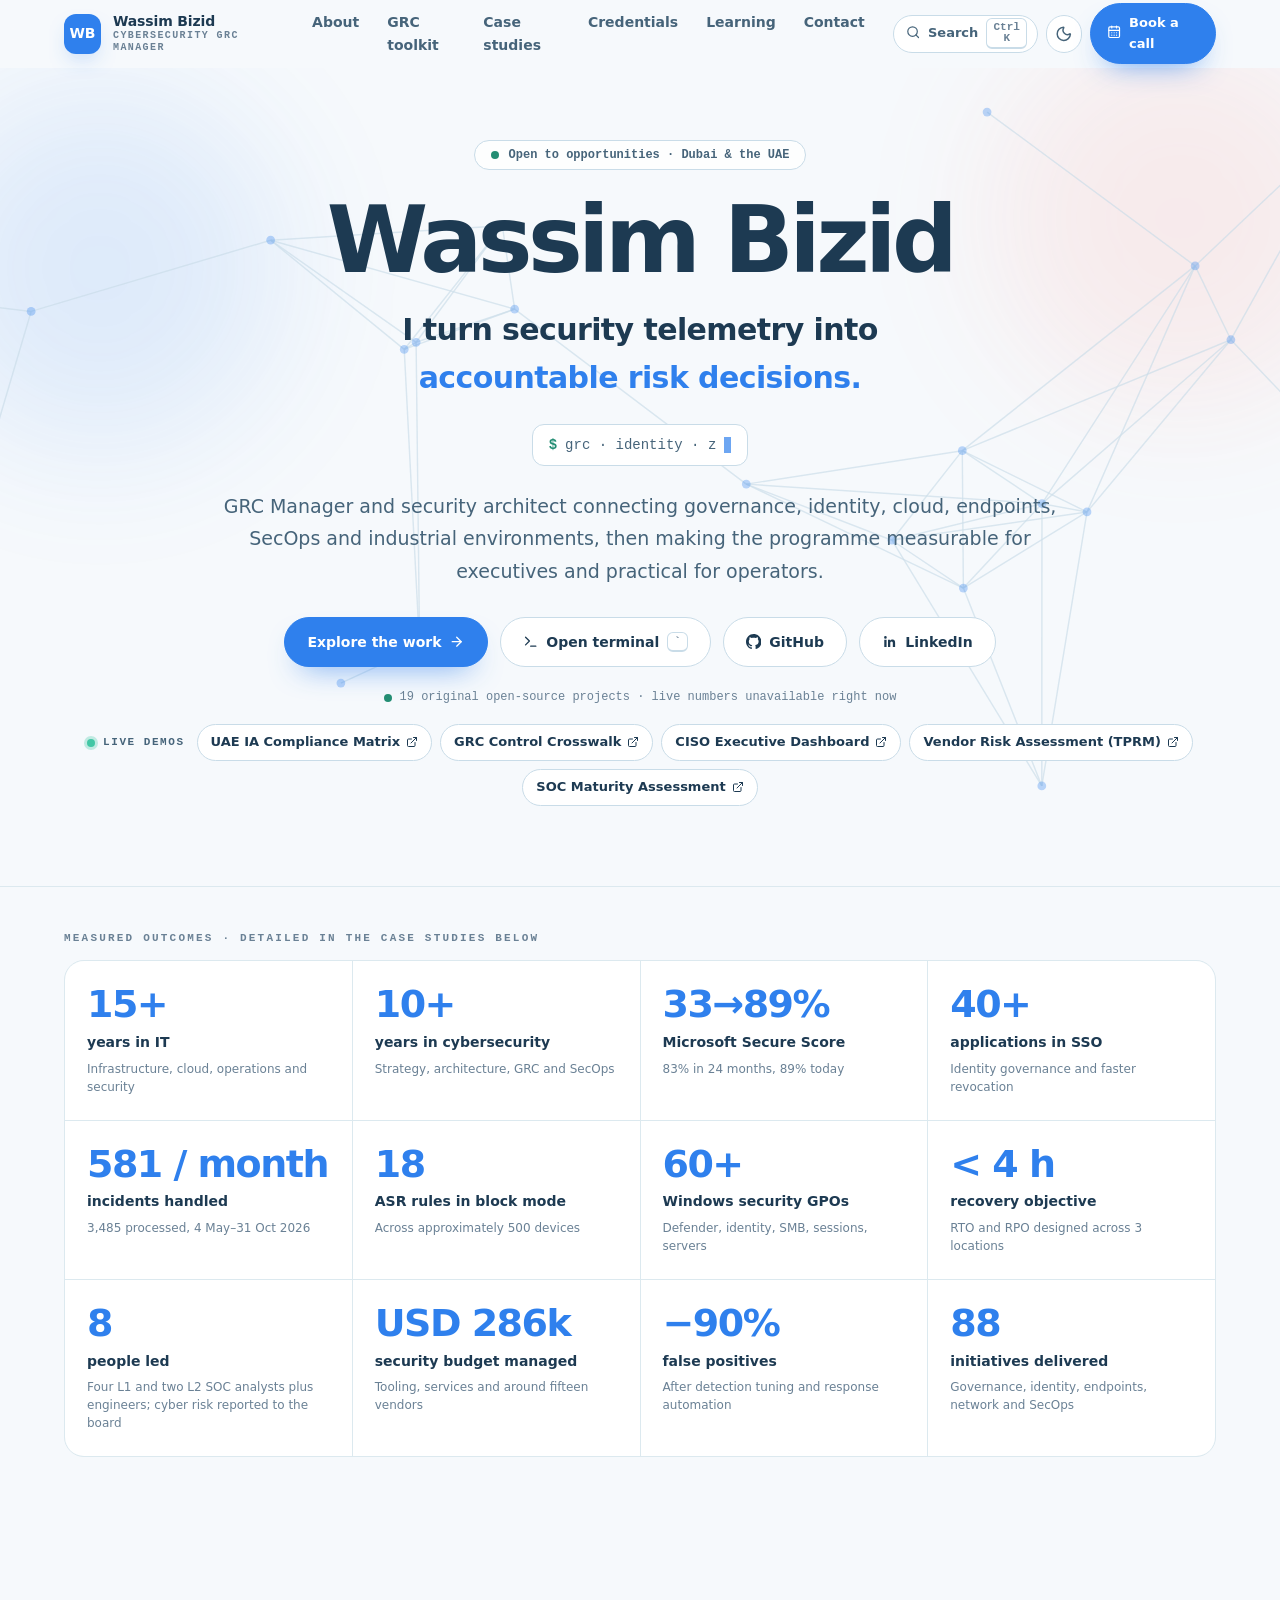
==== commit 1f6287d6: "Hero: live demos list, each opening in a new tab" ====
--- a/index.html
+++ b/index.html
@@ -65,6 +65,7 @@
           <a class="btn btn-ghost" href="https://www.linkedin.com/in/wassim-bizid/" target="_blank" rel="noopener noreferrer"><span data-icon="LinkedIn"></span>LinkedIn</a>
         </div>
         <p class="live" id="live"><span class="dot dot-quiet" aria-hidden="true"></span><span id="live-text">Reading public numbers from GitHub…</span></p>
+        <nav class="demos" id="live-demos" aria-label="Live project demos"></nav>
       </div>
     </section>
 
--- a/css/style.css
+++ b/css/style.css
@@ -377,3 +377,15 @@
   .reveal{opacity:1;transform:none}
   body{background:#fff;color:#000}
 }
+.oss .btns{display:flex;gap:8px;flex-wrap:wrap}
+.oss .live-tag{display:inline-flex;align-items:center;gap:8px;font:700 12px/1 var(--mono);text-transform:uppercase;letter-spacing:.08em;color:var(--ink-2)}
+.oss .live-tag .dot{width:8px;height:8px;border-radius:50%;background:#42C7A5;box-shadow:0 0 0 3px color-mix(in srgb,#42C7A5 30%,transparent)}
+.oss .live-tag .demo{display:inline-flex;align-items:center;gap:4px;padding:6px 12px;border-radius:99px;background:var(--accent);color:#fff;font:700 12px/1 var(--sans,inherit);text-transform:none;letter-spacing:0;text-decoration:none}
+.oss .live-tag .demo:hover,.oss .live-tag .demo:focus-visible{filter:brightness(1.08)}
+/* live demos in the hero */
+.demos{margin-top:18px;display:flex;flex-wrap:wrap;justify-content:center;align-items:center;gap:8px}
+.demos-label{display:inline-flex;align-items:center;gap:8px;font:700 11px/1 var(--mono);text-transform:uppercase;letter-spacing:.14em;color:var(--ink-2);margin-right:4px}
+.demos-label .dot{width:8px;height:8px;border-radius:50%;background:#42C7A5;box-shadow:0 0 0 3px color-mix(in srgb,#42C7A5 30%,transparent)}
+.demo-chip{display:inline-flex;align-items:center;gap:6px;padding:7px 13px;border-radius:99px;border:1px solid var(--line-2);background:var(--card);color:var(--ink);font-weight:700;font-size:13px;text-decoration:none;transition:border-color .15s,transform .15s}
+.demo-chip:hover,.demo-chip:focus-visible{border-color:var(--accent);color:var(--accent);transform:translateY(-1px)}
+.demo-chip svg{width:12px;height:12px}
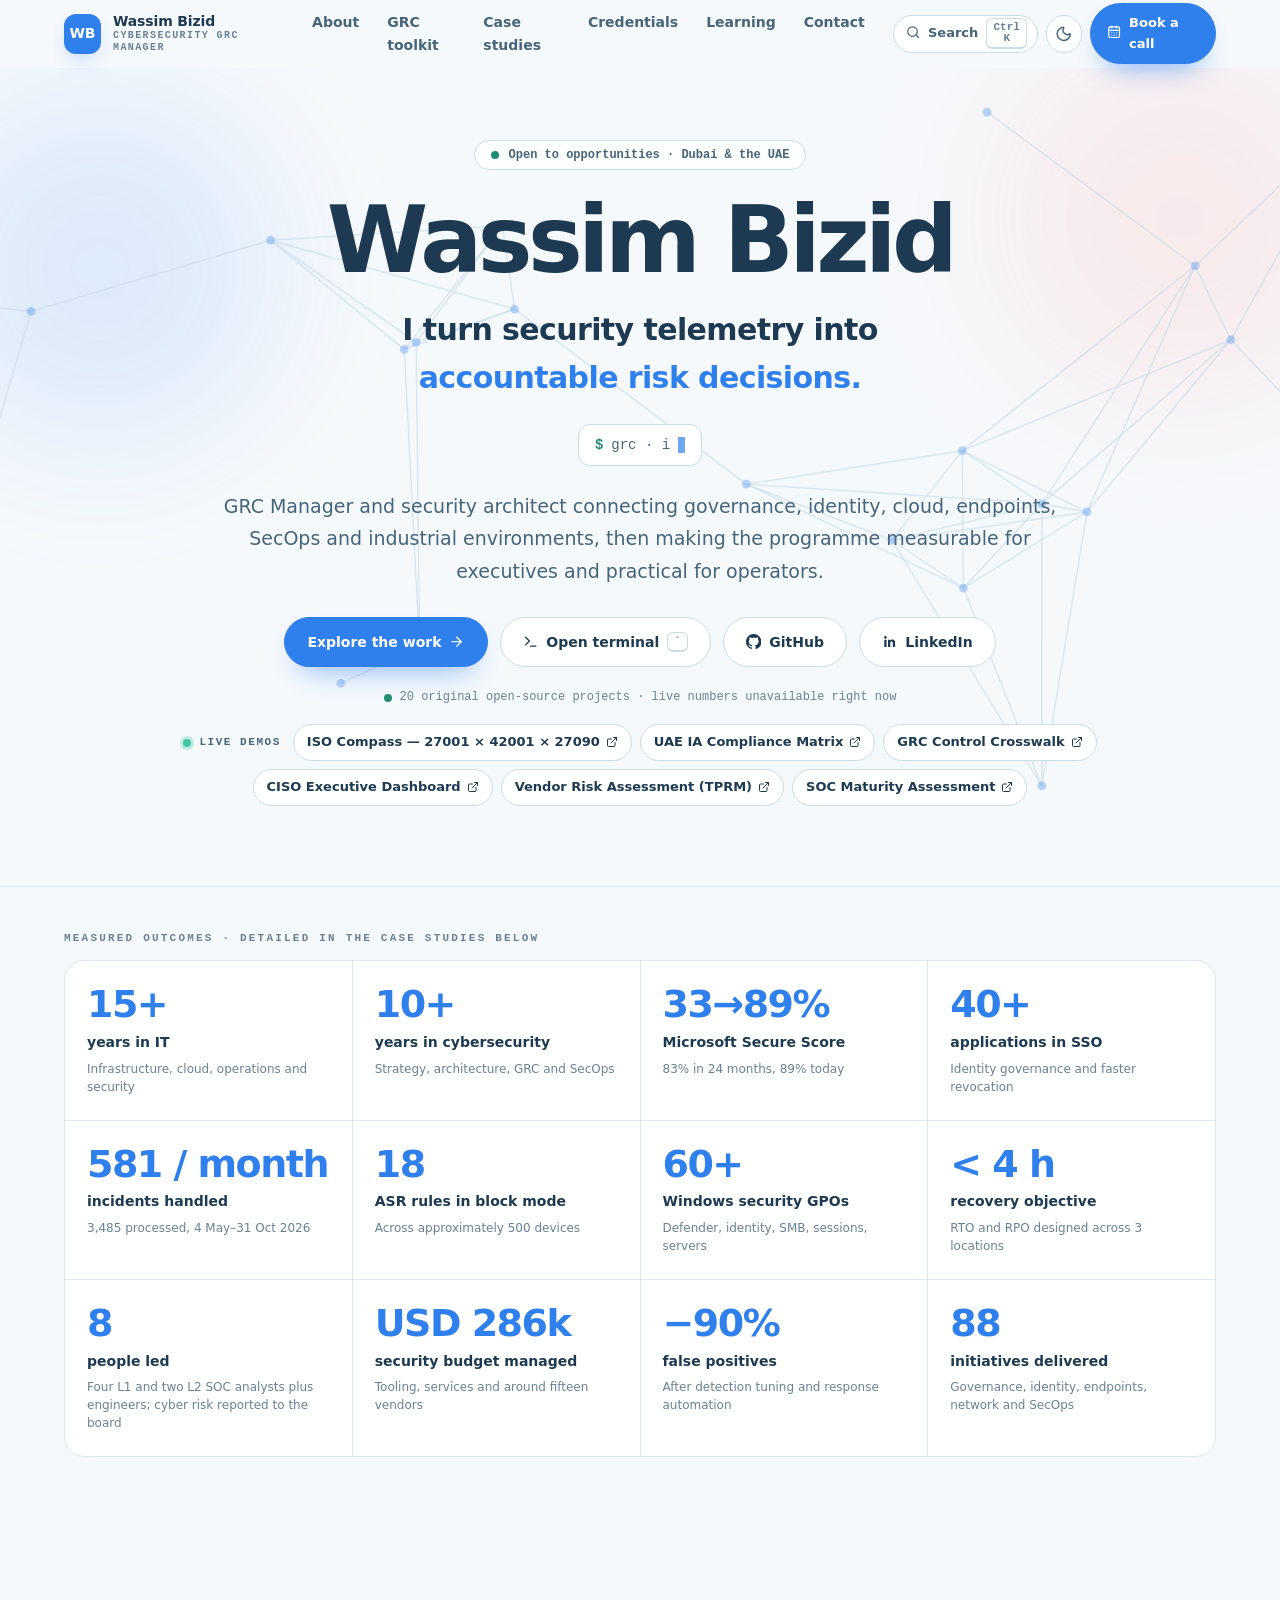
==== commit a4c2547c: "Add ISO Compass to live demos and project listings" ====
--- a/index.html
+++ b/index.html
@@ -4,7 +4,7 @@
   <meta charset="utf-8">
   <meta name="viewport" content="width=device-width, initial-scale=1, viewport-fit=cover">
   <title>Wassim Bizid · Cybersecurity GRC Manager Portfolio</title>
-  <meta name="description" content="Wassim Bizid, cybersecurity and GRC leader. Security that is measurable, explainable and usable: 23 case studies, 19 open-source GRC and SOC projects, certifications and field notes.">
+  <meta name="description" content="Wassim Bizid, cybersecurity and GRC leader. Security that is measurable, explainable and usable: 23 case studies, 20 open-source GRC and SOC projects, certifications and field notes.">
   <meta name="robots" content="noindex, nofollow">
   <meta name="referrer" content="no-referrer">
   <meta name="color-scheme" content="light dark">
